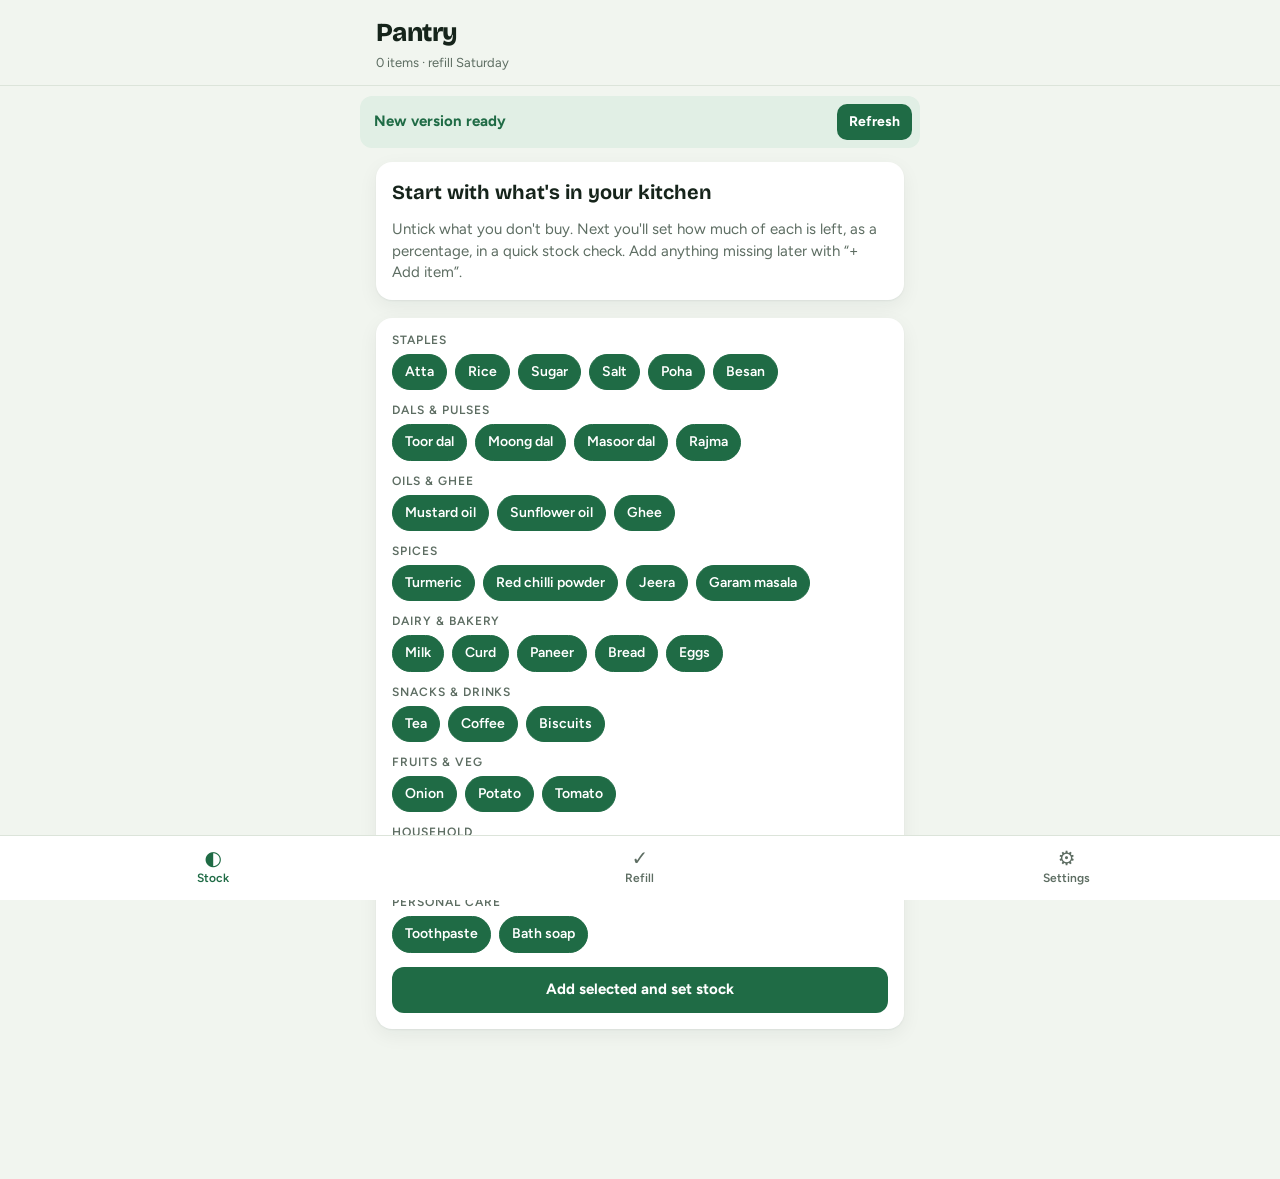
==== index.html @ 0aedad39 "Publish Pantry Pulse grocery stock app Installable PWA: stock as % left, weekly usage from history, " ====
<!doctype html>
<html lang="en">
<head>
<meta charset="utf-8">
<meta name="viewport" content="width=device-width, initial-scale=1, viewport-fit=cover">
<title>Pantry Pulse</title>
<meta name="description" content="Track how much grocery stock you have left and get a weekend refill list.">
<meta name="theme-color" content="#1f6b45">
<link rel="manifest" href="manifest.json">
<link rel="icon" href="icons/icon.svg" type="image/svg+xml">
<link rel="apple-touch-icon" href="icons/icon-192.png">
<meta name="apple-mobile-web-app-capable" content="yes">
<meta name="apple-mobile-web-app-title" content="Pantry">
<link rel="preconnect" href="https://fonts.googleapis.com">
<link rel="preconnect" href="https://fonts.gstatic.com" crossorigin>
<link rel="stylesheet" href="https://fonts.googleapis.com/css2?family=Bricolage+Grotesque:opsz,wght@12..96,600;12..96,800&family=Figtree:wght@400;500;600;700&display=swap">
<link rel="stylesheet" href="styles.css">
</head>
<body>
<header class="top">
  <div class="top-in">
    <div>
      <h1 id="title">Pantry</h1>
      <p id="subtitle" class="sub"></p>
    </div>
    <button id="checkBtn" class="pill-btn" type="button">Stock check</button>
  </div>
</header>

<div id="updateBar" class="update-bar" hidden>
  <span>New version ready</span><button id="reloadBtn" class="btn small" type="button">Refresh</button>
</div>

<main id="main"></main>

<button id="fab" class="fab" type="button" aria-label="Add item">+ Add item</button>

<nav class="tabs" aria-label="Sections">
  <button type="button" data-view="stock" class="on"><span class="ti">◐</span>Stock</button>
  <button type="button" data-view="refill"><span class="ti">✓</span>Refill<b id="refillCount" hidden></b></button>
  <button type="button" data-view="settings"><span class="ti">⚙</span>Settings</button>
</nav>

<dialog id="sheet" class="sheet"><div id="sheetBody"></div></dialog>
<div id="toast" class="toast" role="status" hidden></div>
<input id="importFile" type="file" accept="application/json,.json" hidden>

<script src="app.js"></script>
</body>
</html>
---- styles.css ----
/* Layout: one phone column; sticky title bar, grouped stock rows with a fill gauge, fixed tab bar. */
:root {
  --bg: #f1f5ef;
  --surface: #ffffff;
  --ink: #16241b;
  --muted: #5d6d62;
  --line: #dce4da;
  --leaf: #1f6b45;
  --leaf-ink: #ffffff;
  --leaf-soft: #e1efe5;
  --haldi: #c98a0c;
  --haldi-soft: #fbf0d6;
  --low: #c0392b;
  --low-soft: #fbe3df;
  --ok: #2f8a57;
  --shadow: 0 1px 2px rgba(22, 36, 27, .06), 0 6px 20px rgba(22, 36, 27, .06);
  --display: "Bricolage Grotesque", "Segoe UI", system-ui, sans-serif;
  --body: "Figtree", "Segoe UI", system-ui, -apple-system, sans-serif;
  --tabs-h: 64px;
  color-scheme: light;
}
@media (prefers-color-scheme: dark) {
  :root:not([data-theme="light"]) {
    --bg: #0e1511; --surface: #17211b; --ink: #e5eee8; --muted: #98a99e; --line: #29362e;
    --leaf: #4fb37d; --leaf-ink: #08170f; --leaf-soft: #1b3326; --haldi: #f0b63a; --haldi-soft: #3a2f14;
    --low: #f06b57; --low-soft: #3d1d18; --ok: #55c084; --shadow: 0 1px 2px rgba(0,0,0,.3);
    color-scheme: dark;
  }
}
:root[data-theme="dark"] {
  --bg: #0e1511; --surface: #17211b; --ink: #e5eee8; --muted: #98a99e; --line: #29362e;
  --leaf: #4fb37d; --leaf-ink: #08170f; --leaf-soft: #1b3326; --haldi: #f0b63a; --haldi-soft: #3a2f14;
  --low: #f06b57; --low-soft: #3d1d18; --ok: #55c084; --shadow: 0 1px 2px rgba(0,0,0,.3);
  color-scheme: dark;
}

* { box-sizing: border-box; }
html, body { margin: 0; }
body {
  background: var(--bg); color: var(--ink); font: 15px/1.45 var(--body);
  -webkit-tap-highlight-color: transparent;
  padding-bottom: calc(var(--tabs-h) + env(safe-area-inset-bottom, 0px) + 72px);
}
button, input, select, textarea { font: inherit; color: inherit; }
button { cursor: pointer; }
:focus-visible { outline: 2px solid var(--leaf); outline-offset: 2px; }
h1, h2, h3 { font-family: var(--display); text-wrap: balance; margin: 0; }

.top {
  position: sticky; top: 0; z-index: 5; background: var(--bg);
  padding-top: env(safe-area-inset-top, 0px);
  border-bottom: 1px solid var(--line);
}
.top-in, main {
  max-width: 560px; margin: 0 auto;
  padding-left: max(16px, env(safe-area-inset-left, 0px));
  padding-right: max(16px, env(safe-area-inset-right, 0px));
}
.top-in { display: flex; align-items: center; justify-content: space-between; gap: 12px; padding-block: 14px 12px; }
h1 { font-size: 26px; font-weight: 800; letter-spacing: -.02em; }
.sub { margin: 2px 0 0; color: var(--muted); font-size: 13px; }
main { padding-block: 14px; display: grid; gap: 18px; }

.pill-btn {
  border: 1px solid var(--leaf); background: transparent; color: var(--leaf);
  border-radius: 999px; padding: 8px 14px; font-weight: 600; white-space: nowrap;
}
.btn {
  border: 0; border-radius: 12px; padding: 12px 16px; font-weight: 700;
  background: var(--leaf); color: var(--leaf-ink);
}
.btn.ghost { background: var(--leaf-soft); color: var(--leaf); }
.btn.danger { background: var(--low-soft); color: var(--low); }
.btn.small { padding: 8px 12px; font-size: 14px; border-radius: 10px; }
.btn:disabled { opacity: .45; }
.row { display: flex; gap: 10px; flex-wrap: wrap; align-items: center; }
.row > .grow { flex: 1 1 140px; }

/* summary chips */
.summary { display: grid; grid-template-columns: repeat(3, 1fr); gap: 8px; }
.sum {
  border: 0; text-align: left; background: var(--surface); border-radius: 14px; padding: 10px 12px;
  box-shadow: var(--shadow);
}
.sum b { display: block; font: 800 26px/1.1 var(--display); font-variant-numeric: tabular-nums; }
.sum span { font-size: 12px; color: var(--muted); }
.sum.low b { color: var(--low); } .sum.soon b { color: var(--haldi); } .sum.ok b { color: var(--ok); }

.banner {
  display: flex; gap: 12px; align-items: center; justify-content: space-between; flex-wrap: wrap;
  border-radius: 14px; padding: 12px 14px; background: var(--haldi-soft);
}
.banner p { margin: 0; flex: 1 1 200px; min-width: 0; }
.banner.info { background: var(--leaf-soft); }

.search { display: grid; gap: 10px; }
.search input {
  width: 100%; border: 1px solid var(--line); background: var(--surface); border-radius: 12px; padding: 11px 14px;
}
.chips { display: flex; gap: 8px; overflow-x: auto; padding-bottom: 2px; scrollbar-width: none; }
.chips::-webkit-scrollbar { display: none; }
.chip {
  flex: none; border: 1px solid var(--line); background: var(--surface); border-radius: 999px;
  padding: 6px 12px; font-size: 13px; font-weight: 600; color: var(--muted);
}
.chip.on { background: var(--ink); color: var(--bg); border-color: var(--ink); }

.group h2 {
  font: 600 12px/1 var(--body); text-transform: uppercase; letter-spacing: .08em; color: var(--muted);
  margin: 0 0 8px 2px;
}
.list { background: var(--surface); border-radius: 16px; box-shadow: var(--shadow); overflow: hidden; }
.item {
  display: grid; grid-template-columns: 1fr auto; gap: 4px 12px; width: 100%; text-align: left;
  border: 0; background: transparent; padding: 12px 14px; border-top: 1px solid var(--line);
}
.list > :first-child { border-top: 0; }
.item .name { font-weight: 700; min-width: 0; overflow-wrap: anywhere; }
.item .pct { font: 800 20px/1 var(--display); font-variant-numeric: tabular-nums; text-align: right; }
.item .meta { grid-column: 1 / -1; display: flex; justify-content: space-between; gap: 8px; font-size: 12.5px; color: var(--muted); }
.gauge { grid-column: 1 / -1; height: 8px; border-radius: 99px; background: var(--line); overflow: hidden; }
.gauge i { display: block; height: 100%; border-radius: inherit; background: var(--ok); transition: width .3s; }
.s-low .gauge i { background: var(--low); } .s-low .pct { color: var(--low); }
.s-soon .gauge i, .s-watch .gauge i { background: var(--haldi); } .s-soon .pct { color: var(--haldi); }
.tag { font-size: 11px; font-weight: 700; border-radius: 6px; padding: 2px 6px; text-transform: uppercase; letter-spacing: .04em; }
.tag.low { background: var(--low-soft); color: var(--low); }
.tag.soon { background: var(--haldi-soft); color: var(--haldi); }

.empty { text-align: center; padding: 24px 8px; color: var(--muted); }
.card { background: var(--surface); border-radius: 16px; box-shadow: var(--shadow); padding: 16px; display: grid; gap: 12px; }
.card h2 { font-size: 20px; }
.card p { margin: 0; color: var(--muted); }
.starter { display: grid; gap: 14px; }
.starter h3 { font: 600 12px/1 var(--body); text-transform: uppercase; letter-spacing: .08em; color: var(--muted); margin-bottom: 8px; }
.picks { display: flex; flex-wrap: wrap; gap: 8px; }
.pick input { position: absolute; opacity: 0; pointer-events: none; }
.pick span { display: inline-block; border: 1px solid var(--line); border-radius: 999px; padding: 7px 12px; font-size: 14px; font-weight: 600; }
.pick input:checked + span { background: var(--leaf); color: var(--leaf-ink); border-color: var(--leaf); }
.pick input:focus-visible + span { outline: 2px solid var(--leaf); outline-offset: 2px; }

/* refill list */
.refill-head { display: grid; gap: 4px; }
.refill-head h2 { font-size: 22px; }
.refill-head p { margin: 0; color: var(--muted); }
.ritem { display: grid; grid-template-columns: auto 1fr auto; gap: 4px 12px; align-items: center; padding: 12px 14px; border-top: 1px solid var(--line); }
.ritem input[type=checkbox] { width: 22px; height: 22px; accent-color: var(--leaf); }
.ritem .name { font-weight: 700; overflow-wrap: anywhere; min-width: 0; }
.ritem.done .name { text-decoration: line-through; color: var(--muted); }
.ritem .qty { font-weight: 700; font-variant-numeric: tabular-nums; text-align: right; }
.ritem .meta { grid-column: 2 / -1; font-size: 12.5px; color: var(--muted); display: flex; flex-wrap: wrap; gap: 6px 10px; align-items: center; }
.shop { display: flex; gap: 6px; flex-wrap: wrap; }
.shop a {
  font-size: 12px; font-weight: 700; text-decoration: none; border-radius: 8px; padding: 4px 8px;
  background: var(--leaf-soft); color: var(--leaf);
}

/* forms */
label.f { display: grid; gap: 6px; font-size: 13px; font-weight: 600; color: var(--muted); }
label.f input, label.f select, label.f textarea {
  width: 100%; border: 1px solid var(--line); background: var(--bg); border-radius: 10px; padding: 10px 12px; color: var(--ink);
  font-weight: 500; font-size: 15px;
}
textarea { min-height: 120px; resize: vertical; }
.grid2 { display: grid; grid-template-columns: 1fr 1fr; gap: 12px; }
.setting { display: flex; justify-content: space-between; align-items: center; gap: 12px; padding: 12px 0; border-top: 1px solid var(--line); flex-wrap: wrap; }
.setting:first-of-type { border-top: 0; }
.setting > div { flex: 1 1 180px; min-width: 0; }
.setting b { display: block; }
.setting small { color: var(--muted); }
.setting select, .setting input { border: 1px solid var(--line); background: var(--bg); border-radius: 10px; padding: 8px 10px; }

/* sheet */
.sheet {
  border: 0; padding: 0; margin: auto auto 0; width: 100%; max-width: 560px; max-height: 92vh;
  border-radius: 20px 20px 0 0; background: var(--surface); color: var(--ink);
}
.sheet::backdrop { background: rgba(8, 16, 11, .5); }
#sheetBody {
  display: grid; gap: 16px;
  padding: 20px max(16px, env(safe-area-inset-right, 0px)) calc(20px + env(safe-area-inset-bottom, 0px)) max(16px, env(safe-area-inset-left, 0px));
}
.sheet-head { display: flex; justify-content: space-between; align-items: start; gap: 12px; }
.sheet-head h2 { font-size: 22px; }
.x { border: 0; background: var(--bg); width: 36px; height: 36px; border-radius: 50%; font-size: 18px; flex: none; }
.big { font: 800 56px/1 var(--display); font-variant-numeric: tabular-nums; text-align: center; letter-spacing: -.03em; }
.big small { font-size: 22px; color: var(--muted); }
input[type=range] { width: 100%; accent-color: var(--leaf); height: 32px; }
.levels { display: grid; grid-template-columns: repeat(6, 1fr); gap: 6px; }
.levels.wide { grid-template-columns: repeat(4, 1fr); }
.levels button { border: 1px solid var(--line); background: var(--bg); border-radius: 10px; padding: 10px 0; font-weight: 700; font-variant-numeric: tabular-nums; }
.levels button.on { background: var(--leaf); color: var(--leaf-ink); border-color: var(--leaf); }
.levels button.lowlvl { color: var(--low); }
.progress { height: 4px; background: var(--line); border-radius: 9px; overflow: hidden; }
.progress i { display: block; height: 100%; background: var(--leaf); }
.muted { color: var(--muted); }
.spark { width: 100%; height: 48px; display: block; }

.fab {
  position: fixed; z-index: 6; border: 0; border-radius: 999px; padding: 14px 20px; font-weight: 700;
  background: var(--leaf); color: var(--leaf-ink); box-shadow: 0 6px 18px rgba(31, 107, 69, .35);
  right: max(16px, env(safe-area-inset-right, 0px));
  bottom: calc(var(--tabs-h) + env(safe-area-inset-bottom, 0px) + 14px);
}
.tabs {
  position: fixed; left: 0; right: 0; bottom: 0; z-index: 6; display: grid; grid-template-columns: repeat(3, 1fr);
  background: var(--surface); border-top: 1px solid var(--line);
  padding: 0 env(safe-area-inset-right, 0px) env(safe-area-inset-bottom, 0px) env(safe-area-inset-left, 0px);
}
.tabs button {
  height: var(--tabs-h); border: 0; background: transparent; display: grid; place-content: center; gap: 2px;
  font-size: 12px; font-weight: 600; color: var(--muted); position: relative;
}
.tabs .ti { font-size: 20px; line-height: 1; }
.tabs button.on { color: var(--leaf); }
.tabs b {
  position: absolute; top: 8px; left: calc(50% + 8px); min-width: 18px; height: 18px; border-radius: 9px; padding: 0 5px;
  background: var(--low); color: #fff; font-size: 11px; line-height: 18px;
}
.update-bar {
  max-width: 560px; margin: 10px auto 0; display: flex; align-items: center; justify-content: space-between; gap: 12px;
  background: var(--leaf-soft); color: var(--leaf); font-weight: 700; border-radius: 12px;
  padding: 8px 8px 8px 14px; width: calc(100% - 2 * max(16px, env(safe-area-inset-left, 0px)));
}
.toast {
  position: fixed; left: 50%; transform: translateX(-50%); z-index: 20; max-width: calc(100% - 32px);
  bottom: calc(var(--tabs-h) + env(safe-area-inset-bottom, 0px) + 80px);
  background: var(--ink); color: var(--bg); padding: 10px 16px; border-radius: 12px; font-weight: 600; font-size: 14px;
}
@media (prefers-reduced-motion: reduce) { * { transition: none !important; } }
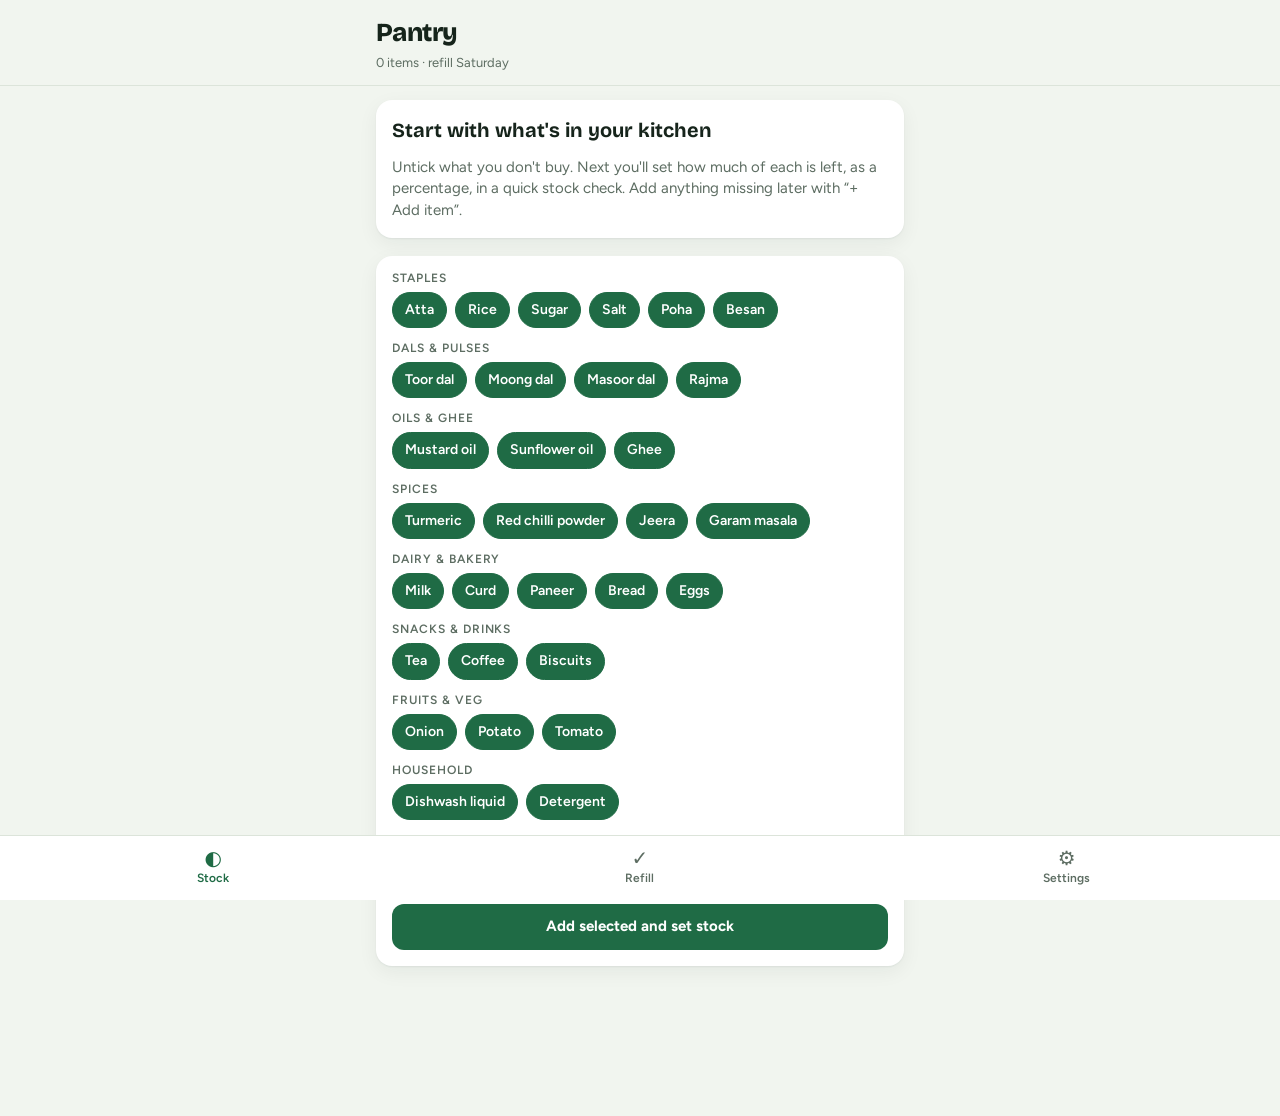
==== commit 6c15c810: "Update silently instead of showing a refresh bar New versions take over as soon as they download and" ====
--- a/index.html
+++ b/index.html
@@ -27,10 +27,6 @@
   </div>
 </header>
 
-<div id="updateBar" class="update-bar" hidden>
-  <span>New version ready</span><button id="reloadBtn" class="btn small" type="button">Refresh</button>
-</div>
-
 <main id="main"></main>
 
 <button id="fab" class="fab" type="button" aria-label="Add item">+ Add item</button>
--- a/styles.css
+++ b/styles.css
@@ -216,11 +216,6 @@
   position: absolute; top: 8px; left: calc(50% + 8px); min-width: 18px; height: 18px; border-radius: 9px; padding: 0 5px;
   background: var(--low); color: #fff; font-size: 11px; line-height: 18px;
 }
-.update-bar {
-  max-width: 560px; margin: 10px auto 0; display: flex; align-items: center; justify-content: space-between; gap: 12px;
-  background: var(--leaf-soft); color: var(--leaf); font-weight: 700; border-radius: 12px;
-  padding: 8px 8px 8px 14px; width: calc(100% - 2 * max(16px, env(safe-area-inset-left, 0px)));
-}
 .toast {
   position: fixed; left: 50%; transform: translateX(-50%); z-index: 20; max-width: calc(100% - 32px);
   bottom: calc(var(--tabs-h) + env(safe-area-inset-bottom, 0px) + 80px);
